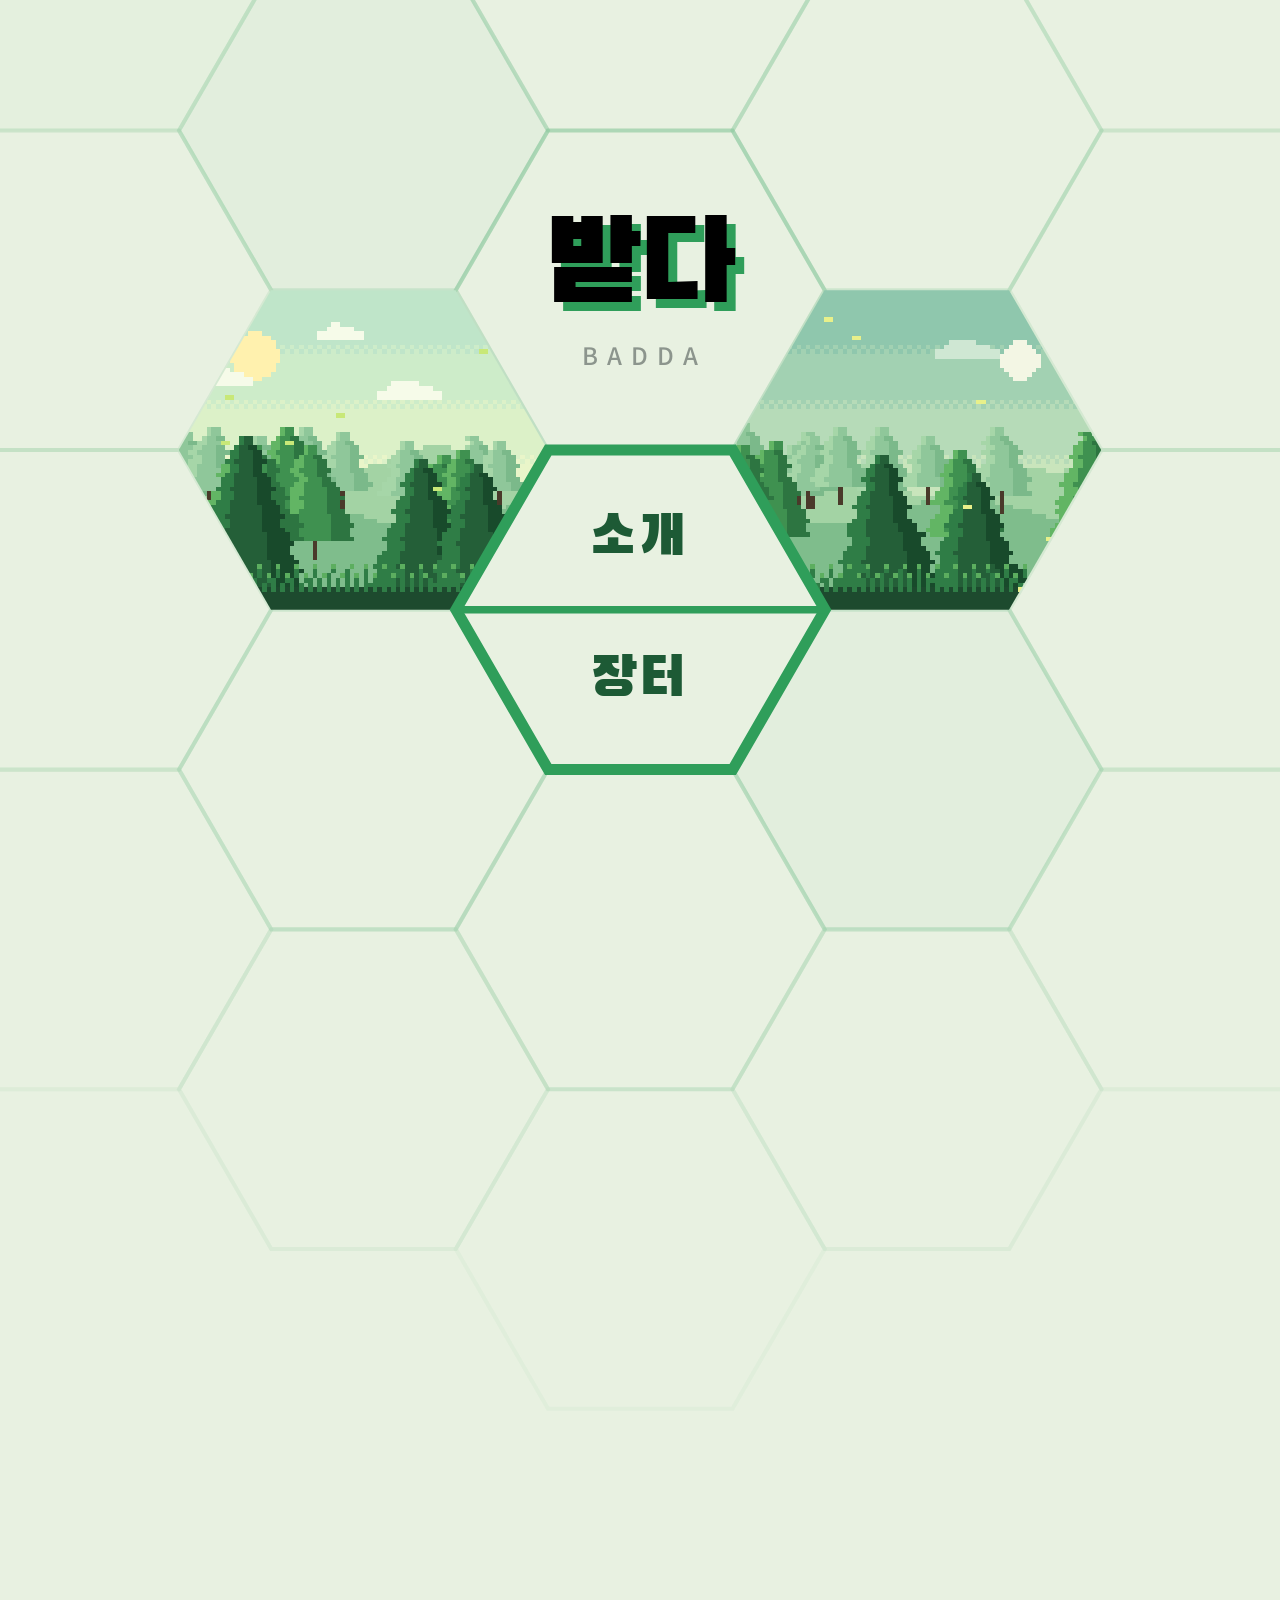
==== index.html @ 9e9bb1bc "Add files via upload" ====
<!DOCTYPE html>
<html lang="ko">
<head>
<meta charset="utf-8">
<meta name="viewport" content="width=device-width, initial-scale=1, viewport-fit=cover">
<title>받다 · BADDA</title>
<link rel="preconnect" href="https://fonts.googleapis.com">
<link rel="preconnect" href="https://fonts.gstatic.com" crossorigin>
<link href="https://fonts.googleapis.com/css2?family=Black+Han+Sans&family=Noto+Sans+KR:wght@500&display=swap" rel="stylesheet">
<style>
:root{
  --bg:#e8f1e1; --green:#2f9e5a; --deep:#1d5a35; --cover:#b9dcbf;
  --R:min(17.5vw,20.5vh);              /* 육각형 한 변의 길이 */
  --H:calc(var(--R) * 1.7320508);    /* 육각형 높이 */
}
*{box-sizing:border-box;margin:0}
html,body{height:100%}
body{
  background:var(--bg);
  font-family:"Noto Sans KR",system-ui,sans-serif;
  min-height:100dvh; display:flex; align-items:center; justify-content:center;
  padding:env(safe-area-inset-top) 0 env(safe-area-inset-bottom);
  overflow:hidden;
}
.stage{position:relative;width:calc(var(--R)*5);height:calc(var(--H)*2)}
.ghost{position:absolute;z-index:0;pointer-events:none;overflow:visible;
  left:calc(var(--R)*-6);top:calc(var(--R)*-5);width:calc(var(--R)*17);height:calc(var(--R)*13)}
.hex{position:absolute;z-index:1;width:calc(var(--R)*2);height:var(--H)}
.hex.l{left:0;top:calc(var(--H)*.5)}
.hex.r{left:calc(var(--R)*3);top:calc(var(--H)*.5)}
.hex.c{left:calc(var(--R)*1.5);top:var(--H)}
.hex canvas{
  display:block;width:100%;height:100%;
  image-rendering:pixelated;image-rendering:crisp-edges;
  clip-path:polygon(25% 0,75% 0,100% 50%,75% 100%,25% 100%,0 50%);
}
.hex.c svg{position:absolute;inset:0;width:100%;height:100%;overflow:visible}
/* 가운데 육각형을 반으로 나눈 두 버튼 */
.half{
  position:absolute;left:0;width:100%;height:50%;
  display:flex;align-items:center;justify-content:center;
  font-family:"Black Han Sans",sans-serif;font-size:calc(var(--R)*.3);
  color:var(--deep);text-decoration:none;letter-spacing:.06em;
  background:rgba(47,158,90,0);transition:background .15s;
  -webkit-tap-highlight-color:transparent;outline:none;cursor:pointer;
}
.half.top{top:0;padding-top:calc(var(--R)*.1);
  clip-path:polygon(25% 0,75% 0,100% 100%,0 100%)}
.half.bottom{top:50%;padding-bottom:calc(var(--R)*.1);
  clip-path:polygon(0 0,100% 0,75% 100%,25% 100%)}
.half:hover,.half:focus-visible{background:rgba(47,158,90,.2)}
.half:active{background:rgba(47,158,90,.34)}

/* 페이지 이동: 벌집이 시간차로 채워지는 막 */
#veil{position:fixed;inset:0;z-index:50;pointer-events:none;transition:opacity .5s}
#veil.out{opacity:0}
#cover{position:absolute;inset:0;width:100%;height:100%}
.cell{
  fill:var(--cover);stroke:var(--cover);stroke-width:2;stroke-linejoin:round;
  opacity:0;transform-box:fill-box;transform-origin:center;
  animation:cellin .24s cubic-bezier(.2,.9,.3,1.25) forwards;
}
@keyframes cellin{from{opacity:0;transform:scale(.5)}to{opacity:1;transform:scale(1)}}
#curtain{position:absolute;inset:0;display:flex;flex-direction:column;align-items:center;justify-content:center;gap:.6em}
#curtain.show{background:var(--cover)}
#curtain .word{opacity:0}
#curtain.show .word{animation:wordin .5s cubic-bezier(.2,.9,.3,1.2) both}
@keyframes wordin{from{opacity:0;transform:translateY(.25em) scale(.92)}to{opacity:1;transform:none}}
#kw{
  font-family:"Black Han Sans",sans-serif;color:#000;line-height:1;
  font-size:clamp(3.6rem,14vmin,9rem);
  text-shadow:.06em .06em 0 var(--green);
}
#ken{
  font-family:"Noto Sans KR",sans-serif;font-weight:500;color:#4c7a5a;
  font-size:clamp(.85rem,2.2vmin,1.15rem);letter-spacing:.4em;padding-left:.4em;
}
@keyframes cellout{from{opacity:1;transform:scale(1)}to{opacity:0;transform:scale(.5)}}
.cell.out{animation-name:cellout;animation-fill-mode:both}

/* 화면 안에서 바뀌는 페이지 (소개 / 장터) */
.view{
  position:fixed;inset:0;z-index:60;overflow:auto;background:var(--cover);
  opacity:0;visibility:hidden;transition:opacity .45s,visibility 0s .45s;
  padding:max(24px,env(safe-area-inset-top)) max(24px,5vw) max(40px,env(safe-area-inset-bottom));
}
.view.on{opacity:1;visibility:visible;transition:opacity .45s}
.view .inner{max-width:880px;margin:0 auto}
.back{
  font-family:"Black Han Sans",sans-serif;font-size:1rem;letter-spacing:.06em;
  color:var(--bg);background:var(--deep);border:0;cursor:pointer;
  padding:.85em 2.1em;
  clip-path:polygon(14px 0,calc(100% - 14px) 0,100% 50%,calc(100% - 14px) 100%,14px 100%,0 50%);
  transition:background .15s;
}
.back:hover,.back:focus-visible{background:#000;outline:none}
.view h2{
  font-family:"Black Han Sans",sans-serif;font-weight:400;color:#000;line-height:1;
  font-size:clamp(3rem,11vmin,6rem);margin:.9em 0 .25em;
  text-shadow:.06em .06em 0 var(--green);
}
.view .en{margin:0 0 1.6em;font-size:.95rem;color:#4c7a5a;letter-spacing:.38em}
.view p.lead{font-size:1.1rem;line-height:1.8;color:#1f3a28;max-width:34em}
.grid{display:grid;grid-template-columns:repeat(auto-fill,minmax(190px,1fr));gap:18px}
.app{
  background:rgba(255,255,255,.45);padding:22px 22px 26px;
  clip-path:polygon(0 0,calc(100% - 22px) 0,100% 22px,100% 100%,0 100%);
}
.app h3{font-family:"Black Han Sans",sans-serif;font-weight:400;font-size:1.35rem;color:var(--deep);margin-bottom:.35em}
.app p{font-size:.95rem;line-height:1.6;color:#2e4a38;margin-bottom:1.1em}
.get{
  display:inline-block;text-decoration:none;font-weight:500;font-size:.9rem;
  color:var(--bg);background:var(--deep);padding:.6em 1.6em;
  clip-path:polygon(10px 0,calc(100% - 10px) 0,100% 50%,calc(100% - 10px) 100%,10px 100%,0 50%);
}
.get:hover,.get:focus-visible{background:#000;outline:none}
.get.off{opacity:.45;pointer-events:none}
.app .top{display:flex;align-items:center;justify-content:space-between;gap:10px;margin-bottom:.6em;min-height:2rem}
.app .icon{display:block;font-size:2rem;line-height:1}
.app .tag{margin-left:auto;font-size:.72rem;font-weight:500;letter-spacing:.06em;color:var(--deep);
  background:rgba(47,158,90,.22);padding:.25em .9em;
  clip-path:polygon(8px 0,calc(100% - 8px) 0,100% 50%,calc(100% - 8px) 100%,8px 100%,0 50%)}
.app p.meta{font-size:.8rem;color:#4c7a5a;margin:-.5em 0 1em}
.app img.icon{width:44px;height:44px;object-fit:contain}
.tagline{font-family:"Black Han Sans",sans-serif;font-size:clamp(1.3rem,4vmin,1.9rem);color:var(--deep);margin-bottom:.8em}
.view p.lead + p.lead{margin-top:1em}
.links{display:flex;flex-wrap:wrap;gap:12px;margin-top:1.8em}
@media (prefers-reduced-motion:reduce){.cell{animation-duration:.01s}.view,.view.on{transition:none}}

.title{
  position:absolute; z-index:2; text-align:center;
  left:calc(var(--R)*2.5); top:calc(var(--H)*.5);
  transform:translate(-50%,-50%);
}
h1{
  font-family:"Black Han Sans",sans-serif; font-weight:400;
  font-size:calc(var(--R)*.62); line-height:1.05; color:#000;
  text-shadow:calc(var(--R)*.05) calc(var(--R)*.05) 0 var(--green);
}
.en{
  margin-top:calc(var(--R)*.04);
  font-family:"Noto Sans KR",sans-serif; font-weight:500;
  font-size:calc(var(--R)*.13); letter-spacing:.38em; padding-left:.38em;
  color:#8c958d;
}
</style>
</head>
<body>
<main class="stage">
  <svg class="ghost" id="ghost" viewBox="-6 -5 17 13" aria-hidden="true"></svg>
  <div class="hex l"><canvas id="cl" width="80" height="70" aria-hidden="true"></canvas></div>
  <div class="hex r"><canvas id="cr" width="80" height="70" aria-hidden="true"></canvas></div>
  <div class="hex c">
    <svg viewBox="0 0 200 173.2" aria-hidden="true">
      <polygon points="50,0 150,0 200,86.6 150,173.2 50,173.2 0,86.6"
               fill="none" stroke="#2f9e5a" stroke-width="6" stroke-linejoin="miter"/>
      <line x1="0" y1="86.6" x2="200" y2="86.6" stroke="#2f9e5a" stroke-width="4"/>
    </svg>
    <a class="half top" href="#about" data-view="about" data-ko="소개" data-en="SOGAE">소개</a>
    <a class="half bottom" href="#apps" data-view="apps" data-ko="장터" data-en="JANGTEO">장터</a>
  </div>
  <div class="title">
    <h1>받다</h1>
    <p class="en">BADDA</p>
  </div>
</main>

<section class="view" id="view-about" aria-label="소개" aria-hidden="true">
  <div class="inner">
    <button class="back" type="button">‹ 돌아가기</button>
    <h2>소개</h2>
    <p class="en">SOGAE</p>
    <div id="about-body"><p class="lead">불러오는 중…</p></div>
  </div>
</section>

<section class="view" id="view-apps" aria-label="장터" aria-hidden="true">
  <div class="inner">
    <button class="back" type="button">‹ 돌아가기</button>
    <h2>장터</h2>
    <p class="en">JANGTEO</p>
    <div id="apps-body"><p class="lead">불러오는 중…</p></div>
  </div>
</section>

<div id="veil" aria-hidden="true">
  <svg id="cover"></svg>
  <div id="curtain"><div class="word"><div id="kw"></div></div><div class="word"><div id="ken"></div></div></div>
</div>

<script>
// ───────── 도트 숲: 바람에 흔들리는 픽셀 아트 ─────────
(function () {
  var W = 80, H = 70;
  var PAL = {
    trunk:'#4a3a2a',
    far:  ['#8fc79a','#7bb98a','#a6d6a8'],   // mid, dark, light
    mid:  ['#3f9150','#2d7541','#62b564'],
    near: ['#245f38','#184a2b','#2f7d46'],
    hill1:'#a3d3a4', hill2:'#7fbd8c', grass:['#1d4a2e','#2f7d46','#5cae5f']
  };

  function rng(seed){return function(){seed=(seed*1664525+1013904223)%4294967296;return seed/4294967296;};}

  function makeScene(cfg){
    var r = rng(cfg.seed), s = {cfg:cfg, trees:[], leaves:[], clouds:[]};
    function add(n, layer, hMin, hMax, baseY){
      for (var i=0;i<n;i++){
        s.trees.push({layer:layer, x:Math.floor(-4 + r()*(W+8)), base:baseY + Math.floor(r()*3),
          ht:Math.floor(hMin + r()*(hMax-hMin)), ph:r()*6.28});
      }
    }
    add(11,'far', 11,15, 47);
    add(6, 'mid', 19,24, 57);
    add(3, 'near',30,37, 72);
    s.trees.sort(function(a,b){return ['far','mid','near'].indexOf(a.layer)-['far','mid','near'].indexOf(b.layer);});
    for (var i=0;i<9;i++) s.leaves.push({x:r()*W,y:r()*H,v:3+r()*4,f:1+r()*2,fall:2+r()*3,ph:r()*6.28});
    for (var j=0;j<3;j++) s.clouds.push({x:r()*(W+30),y:6+r()*16,v:.8+r()*.8,w:10+Math.floor(r()*8)});
    return s;
  }

  function wind(t,x){ return Math.sin(t*1.3 + x*.06)*.6 + Math.sin(t*.5 + x*.02)*.4; }

  function tree(ctx, x, base, ht, cols, amp, ph, t){
    var top = base - ht - 4;
    for (var j=0;j<ht;j++){
      var k=j%6, tier=Math.floor(j/6);
      var hw = 1 + tier*2 + Math.floor(k*.7);
      var off = Math.round(wind(t+ph, x)*amp*(1-j/ht));
      var y = top + j, left = x + off - hw;
      ctx.fillStyle=cols[0]; ctx.fillRect(left, y, hw*2+1, 1);
      ctx.fillStyle=cols[2]; ctx.fillRect(left, y, Math.max(1,Math.ceil(hw/2)), 1);
      ctx.fillStyle=cols[1]; ctx.fillRect(x+off+Math.ceil(hw/2)+ (hw>1?0:1), y, Math.floor(hw/2)+ (hw>1?1:0), 1);
    }
    ctx.fillStyle=PAL.trunk; ctx.fillRect(x, top+ht, 1, 4);
  }

  function draw(ctx, s, t){
    var c = s.cfg, i, x, y;
    // 하늘 (띠 + 디더링)
    var bands = c.sky.length, bh = Math.ceil(H/bands);
    for (y=0;y<H;y++){
      var b = Math.min(bands-1, Math.floor(y/bh));
      ctx.fillStyle=c.sky[b]; ctx.fillRect(0,y,W,1);
      if (b>0 && y%bh<2){
        ctx.fillStyle=c.sky[b-1];
        for (x=(y+1)%2;x<W;x+=2) ctx.fillRect(x,y,1,1);
      }
    }
    // 해 / 달
    ctx.fillStyle=c.sun.c;
    for (var dy=-c.sun.r;dy<=c.sun.r;dy++) for (var dx=-c.sun.r;dx<=c.sun.r;dx++)
      if (dx*dx+dy*dy<=c.sun.r*c.sun.r+1) ctx.fillRect(c.sun.x+dx,c.sun.y+dy,1,1);
    // 구름
    ctx.fillStyle=c.cloud;
    s.clouds.forEach(function(cl){
      var cx = Math.floor((cl.x + t*cl.v) % (W+30)) - 15, w = cl.w, cy = Math.floor(cl.y);
      ctx.fillRect(cx+2,cy,w-4,1); ctx.fillRect(cx,cy+1,w,2); ctx.fillRect(cx+3,cy-1,w-8,1);
    });
    // 먼 언덕
    for (x=0;x<W;x++){
      var h1 = Math.floor(40 + Math.sin(x*.08+c.seed)*4 + Math.sin(x*.19)*2);
      ctx.fillStyle=PAL.hill1; ctx.fillRect(x,h1,1,H-h1);
      var h2 = Math.floor(49 + Math.sin(x*.1+2+c.seed)*3);
      ctx.fillStyle=PAL.hill2; ctx.fillRect(x,h2,1,H-h2);
    }
    // 나무 (먼 것 → 가까운 것)
    s.trees.forEach(function(tr){
      var amp = tr.layer==='far'?1:tr.layer==='mid'?2:3;
      tree(ctx, tr.x, tr.base, tr.ht, PAL[tr.layer], amp, tr.ph, t);
    });
    // 풀밭
    ctx.fillStyle=PAL.grass[0]; ctx.fillRect(0,H-5,W,5);
    for (x=0;x<W;x+=2){
      var bhh = 3 + ((x*7+c.seed)%4);
      for (i=0;i<bhh;i++){
        var lean = Math.round(wind(t,x)*(i/bhh)*1.8);
        ctx.fillStyle = i>=bhh-1 ? PAL.grass[2] : PAL.grass[1];
        ctx.fillRect(x+lean, H-5-i, 1, 1);
      }
    }
    // 바람에 날리는 잎
    ctx.fillStyle=c.leaf;
    s.leaves.forEach(function(p){
      var lx = (p.x + t*p.v) % (W+6) - 3;
      var ly = (p.y + t*p.fall) % H + Math.sin(t*p.f+p.ph)*3;
      ctx.fillRect(Math.floor(lx), Math.floor(ly), 2, 1);
    });
  }

  var scenes = [
    { id:'cl', seed:7,  sun:{x:16,y:14,r:5,c:'#fff1ae'}, cloud:'#f6fbe9', leaf:'#c8e878',
      sky:['#bfe5c9','#cdecc9','#dcf1c8','#e9f5c9','#f3f8cc','#f8fad0'] },
    { id:'cr', seed:23, sun:{x:62,y:15,r:4,c:'#f3f6e4'}, cloud:'#cfe7d3', leaf:'#e8f08a',
      sky:['#8fc7ad','#a2d1b2','#b6dbb8','#c9e5bc','#dbedc0','#e8f3c5'] }
  ].map(function(cfg){
    var cv = document.getElementById(cfg.id), ctx = cv.getContext('2d');
    return {ctx:ctx, scene:makeScene(cfg)};
  });

  var reduce = matchMedia('(prefers-reduced-motion: reduce)').matches;
  function frame(ms){ var t = ms/1000; scenes.forEach(function(o){ draw(o.ctx,o.scene,t); }); }
  frame(0);
  if (!reduce){
    var last = 0;
    (function loop(ms){
      if (ms - last > 90){ last = ms; frame(ms); }   // 약 11fps: 도트다운 끊기는 움직임
      requestAnimationFrame(loop);
    })(0);
  }
})();
</script>
<script>
// ───────── 바깥으로 이어지는 벌집 (가장자리로 갈수록 옅어짐) ─────────
(function () {
  var g = document.getElementById('ghost'), S = Math.sqrt(3)/2, out = '';
  for (var i=-4;i<=6;i++) for (var j=-5;j<=8;j++){
    var cx = 1 + 1.5*i, cy = 2*S*(j + (i%2?0.5:0)) ;
    // 중심(스테이지 가운데)에서 멀수록 투명
    var d = Math.hypot(cx-2.5, cy-2*S), a = Math.max(0, .26 - d*.05);
    // 실제 육각형 3칸은 제외 (왼쪽·오른쪽·가운데 아래)
    var real = (Math.abs(cx-1)<.01&&Math.abs(cy-2*S)<.01)||(Math.abs(cx-4)<.01&&Math.abs(cy-2*S)<.01)||(Math.abs(cx-2.5)<.01&&Math.abs(cy-3*S)<.01);
    if (a<=0.01 || real) continue;
    var pts=[[cx-1,cy],[cx-.5,cy-S],[cx+.5,cy-S],[cx+1,cy],[cx+.5,cy+S],[cx-.5,cy+S]].map(function(p){return p[0].toFixed(3)+','+p[1].toFixed(3);}).join(' ');
    var fill = ((i*7+j*13)%5+5)%5===0 ? 'rgba(47,158,90,'+(a*.22).toFixed(3)+')' : 'none';
    out += '<polygon points="'+pts+'" fill="'+fill+'" stroke="rgba(47,158,90,'+a.toFixed(3)+')" stroke-width=".022"/>';
  }
  g.innerHTML = out;
})();
</script>
<script>
// ───────── 화면 전환: 벌집이 따다닥 채워지며 덮이고, 그 안에서 소개/장터 화면이 나타남 ─────────
(function () {
  var reduce = matchMedia('(prefers-reduced-motion: reduce)').matches;
  var veil = document.getElementById('veil'), cover = document.getElementById('cover'),
      curtain = document.getElementById('curtain'),
      kw = document.getElementById('kw'), ken = document.getElementById('ken');
  var busy = false, cur = null, curView = null;

  // ── JSON 에서 내용 읽어오기 (about.json / apps.json) ──
  var FILES = {about:'about.json', apps:'apps.json'}, cache = {};
  function el(tag, cls, text){ var e = document.createElement(tag); if (cls) e.className = cls; if (text != null) e.textContent = text; return e; }
  function safeUrl(u){                      // 상대경로, http(s)만 허용 (javascript: 등 차단)
    u = String(u || '').trim();
    if (!u || u === '#') return null;
    if (/^[a-z][a-z0-9+.\-]*:/i.test(u) && !/^https?:/i.test(u)) return null;
    return u;
  }
  function linkBtn(label, url, newTab, isDownload){
    var u = safeUrl(url), a = el(u ? 'a' : 'span', 'get' + (u ? '' : ' off'), u ? label : '준비 중');
    if (u){
      a.href = u;
      if (isDownload) a.setAttribute('download', '');             // 같은 사이트의 파일은 바로 내려받기
      else if (newTab || /^https?:/i.test(u)){ a.target = '_blank'; a.rel = 'noopener'; }
    }
    return a;
  }
  // 앱 종류별 기본 표시/동작: pwa = 앱 페이지로 이동해 설치, download = 파일 내려받기, link = 외부 주소 열기
  var TYPES = {
    pwa:      {tag:'PWA',      btn:'설치하기'},
    download: {tag:'다운로드', btn:'다운로드'},
    link:     {tag:'바로가기', btn:'열기'}
  };
  function render(name, d){
    var box = document.getElementById(name === 'about' ? 'about-body' : 'apps-body');
    box.textContent = '';
    if (name === 'about'){
      if (d.tagline) box.appendChild(el('p', 'tagline', d.tagline));
      (d.paragraphs || []).forEach(function(t){ box.appendChild(el('p', 'lead', t)); });
      if ((d.links || []).length){
        var wrap = el('div', 'links');
        d.links.forEach(function(l){ wrap.appendChild(linkBtn(l.label || '링크', l.url, true)); });
        box.appendChild(wrap);
      }
    } else {
      var apps = d.apps || [];
      if (!apps.length){ box.appendChild(el('p', 'lead', '아직 등록된 앱이 없어요.')); return; }
      var grid = el('div', 'grid');
      apps.forEach(function(ap){
        var card = el('article', 'app'), type = TYPES[ap.type] ? ap.type : 'pwa', ty = TYPES[type];
        var top = el('div', 'top');
        if (ap.icon){
          if (/\.(png|jpe?g|svg|webp|gif)$/i.test(ap.icon)){ var im = el('img', 'icon'); im.src = ap.icon; im.alt = ''; top.appendChild(im); }
          else top.appendChild(el('span', 'icon', ap.icon));
        }
        top.appendChild(el('span', 'tag', ap.tag || ty.tag));
        card.appendChild(top);
        card.appendChild(el('h3', null, ap.name || '이름 없음'));
        card.appendChild(el('p', null, ap.description || ''));
        var meta = [ap.version, ap.size].filter(Boolean).join(' · ');
        if (meta) card.appendChild(el('p', 'meta', meta));
        card.appendChild(linkBtn(ap.button || ty.btn, ap.url, type === 'link' || ap.newTab, type === 'download'));
        grid.appendChild(card);
      });
      box.appendChild(grid);
    }
  }
  function load(name){
    if (cache[name]) return cache[name];
    return cache[name] = fetch(FILES[name], {cache:'no-cache'})
      .then(function(r){ if (!r.ok) throw new Error(r.status); return r.json(); })
      .then(function(d){ render(name, d); })
      .catch(function(){
        delete cache[name];                 // 다음에 다시 시도
        var box = document.getElementById(name === 'about' ? 'about-body' : 'apps-body');
        box.textContent = '';
        box.appendChild(el('p', 'lead', location.protocol === 'file:'
          ? '내용 파일(' + FILES[name] + ')을 읽지 못했어요. 컴퓨터에서 파일을 직접 열면 막혀요. github.io 에 올리거나 간단한 서버로 열어주세요.'
          : '내용 파일(' + FILES[name] + ')을 불러오지 못했어요. 파일 이름과 위치를 확인해주세요.'));
      });
  }

  function build(sx, sy){
    var st = document.querySelector('.stage').getBoundingClientRect();
    var R = st.width/5, S = Math.sqrt(3)/2, w = innerWidth, h = innerHeight, cells = [];
    cover.setAttribute('viewBox', '0 0 ' + w + ' ' + h);
    var iMin = Math.floor((-2*R - st.left)/(1.5*R)), iMax = Math.ceil((w + 2*R - st.left)/(1.5*R));
    var jMin = Math.floor((-2*R - st.top)/(2*S*R)) - 1, jMax = Math.ceil((h + 2*R - st.top)/(2*S*R)) + 1;
    for (var i=iMin;i<=iMax;i++) for (var j=jMin;j<=jMax;j++){
      var cx = st.left + R*(1 + 1.5*i), cy = st.top + 2*S*R*(j + ((i&1) ? .5 : 0));
      if (cx < -R || cx > w + R || cy < -S*R || cy > h + S*R) continue;
      cells.push({cx:cx, cy:cy, d:Math.hypot(cx-sx, cy-sy)});
    }
    var max = Math.max.apply(null, cells.map(function(c){return c.d;})) || 1, end = 0, html = '';
    cells.forEach(function(c){
      var n = c.d/max, delay = reduce ? 0 : Math.round(n*720 + Math.random()*90);
      end = Math.max(end, delay);
      var x=c.cx, y=c.cy, a=R/2, b=S*R;
      var pts = [[x-R,y],[x-a,y-b],[x+a,y-b],[x+R,y],[x+a,y+b],[x-a,y+b]]
        .map(function(p){return p[0].toFixed(1)+','+p[1].toFixed(1);}).join(' ');
      html += '<polygon class="cell" data-n="'+n.toFixed(3)+'" style="animation-delay:'+delay+'ms" points="'+pts+'"/>';
    });
    cover.innerHTML = html;
    return end;
  }

  function openView(name){
    curView = document.getElementById('view-' + name);
    curView.classList.add('on'); curView.setAttribute('aria-hidden','false');
    var back = curView.querySelector('.back');
    setTimeout(function(){ back.focus({preventScroll:true}); }, 460);
  }

  function go(a){
    if (busy) return; busy = true; cur = a;
    load(a.getAttribute('data-view'));            // 연출이 진행되는 동안 미리 읽어둠
    var r = a.getBoundingClientRect();
    var end = build(r.left + r.width/2, r.top + r.height/2);
    setTimeout(function(){
      kw.textContent = a.getAttribute('data-ko'); ken.textContent = a.getAttribute('data-en');
      curtain.classList.add('show');                       // 초록 화면 위에 글자만
      setTimeout(function(){ openView(a.getAttribute('data-view')); }, 850);
    }, end + 280);
  }

  // 돌아가기: 채워지던 순서의 반대로 벌집이 걷히며 첫 화면이 드러남
  function close(){
    if (!curView) return;
    curView.classList.remove('on'); curView.setAttribute('aria-hidden','true'); curView = null;
    curtain.classList.remove('show');
    var end = 0;
    Array.prototype.forEach.call(cover.querySelectorAll('.cell'), function(c){
      var d = reduce ? 0 : Math.round((1 - parseFloat(c.getAttribute('data-n')))*700 + Math.random()*90);
      end = Math.max(end, d); c.style.animationDelay = d + 'ms'; c.classList.add('out');
    });
    setTimeout(function(){ cover.innerHTML=''; busy=false; if (cur) cur.focus({preventScroll:true}); }, end + 320);
  }

  Array.prototype.forEach.call(document.querySelectorAll('.half'), function(a){
    a.addEventListener('click', function(e){ e.preventDefault(); go(a); });   // 주소는 바뀌지 않음
  });
  Array.prototype.forEach.call(document.querySelectorAll('.back'), function(b){ b.addEventListener('click', close); });
  addEventListener('keydown', function(e){ if (e.key === 'Escape') close(); });
})();
</script>
</body>
</html>
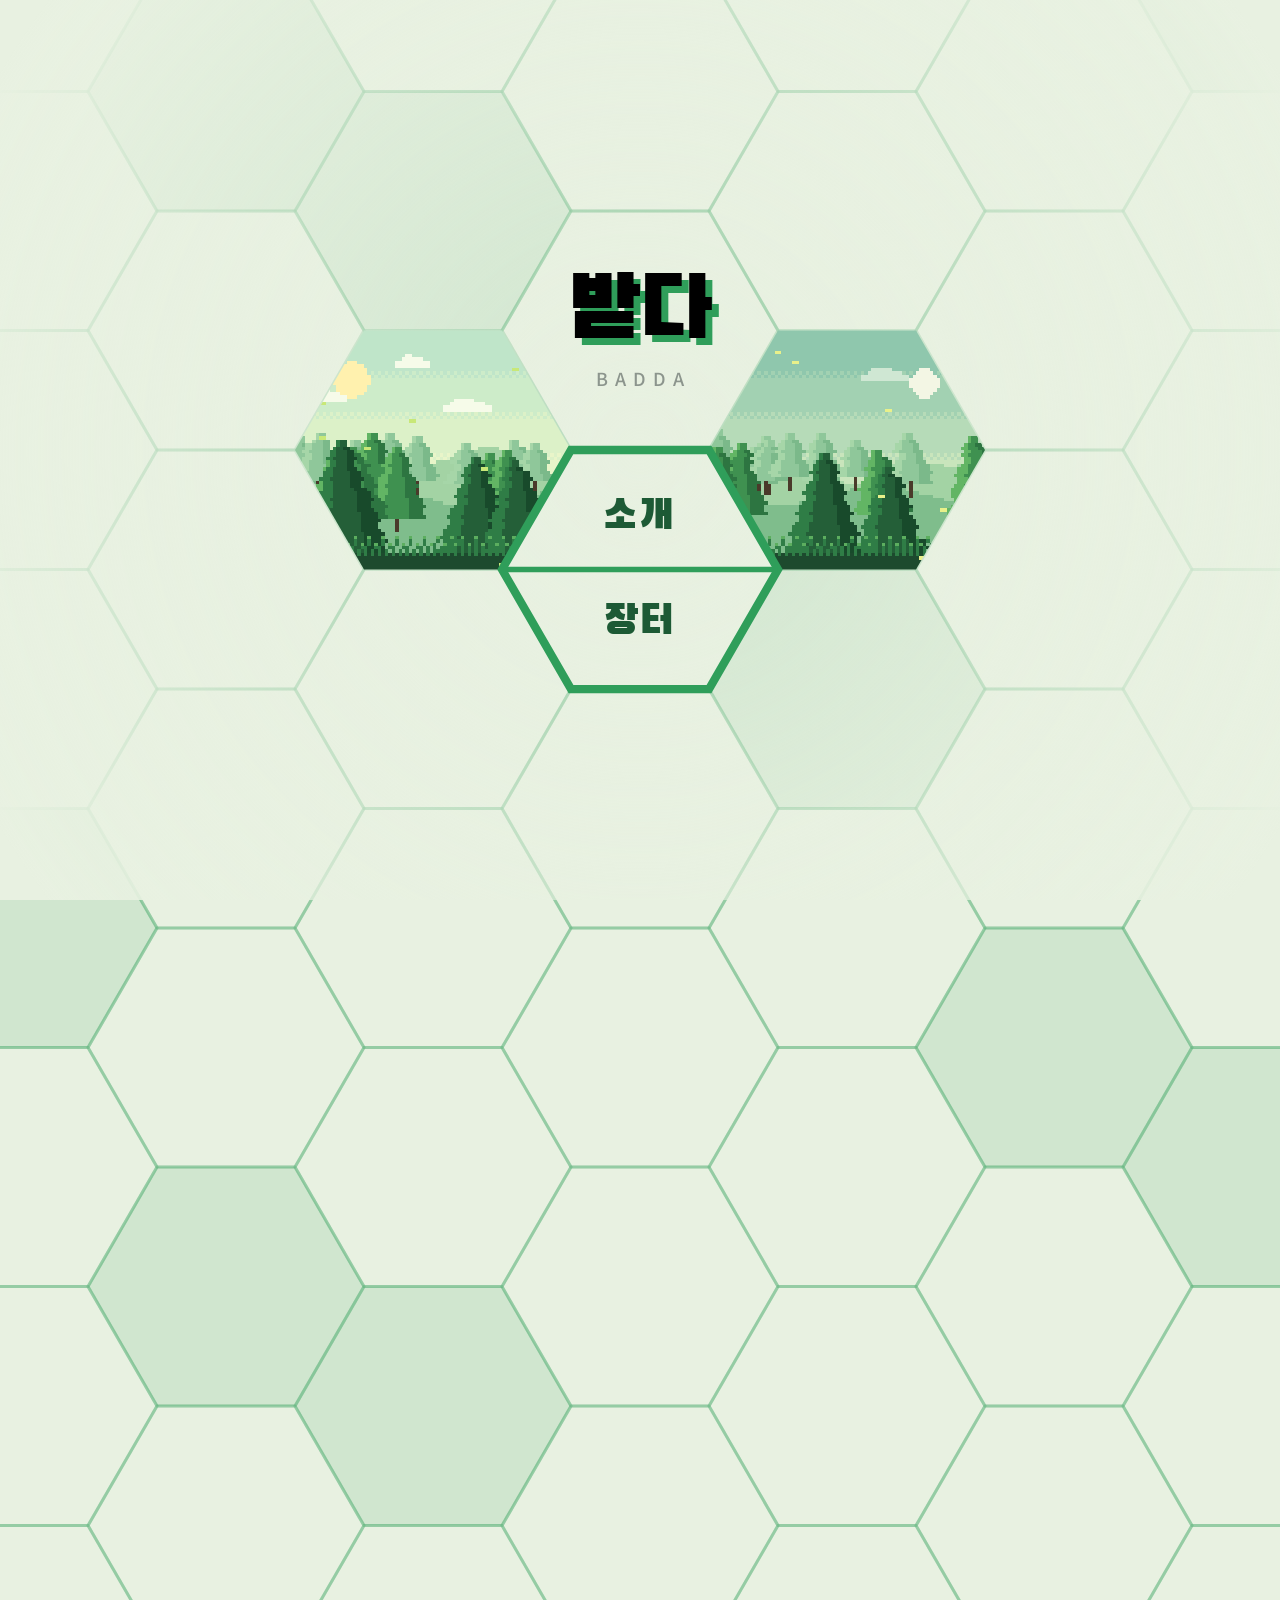
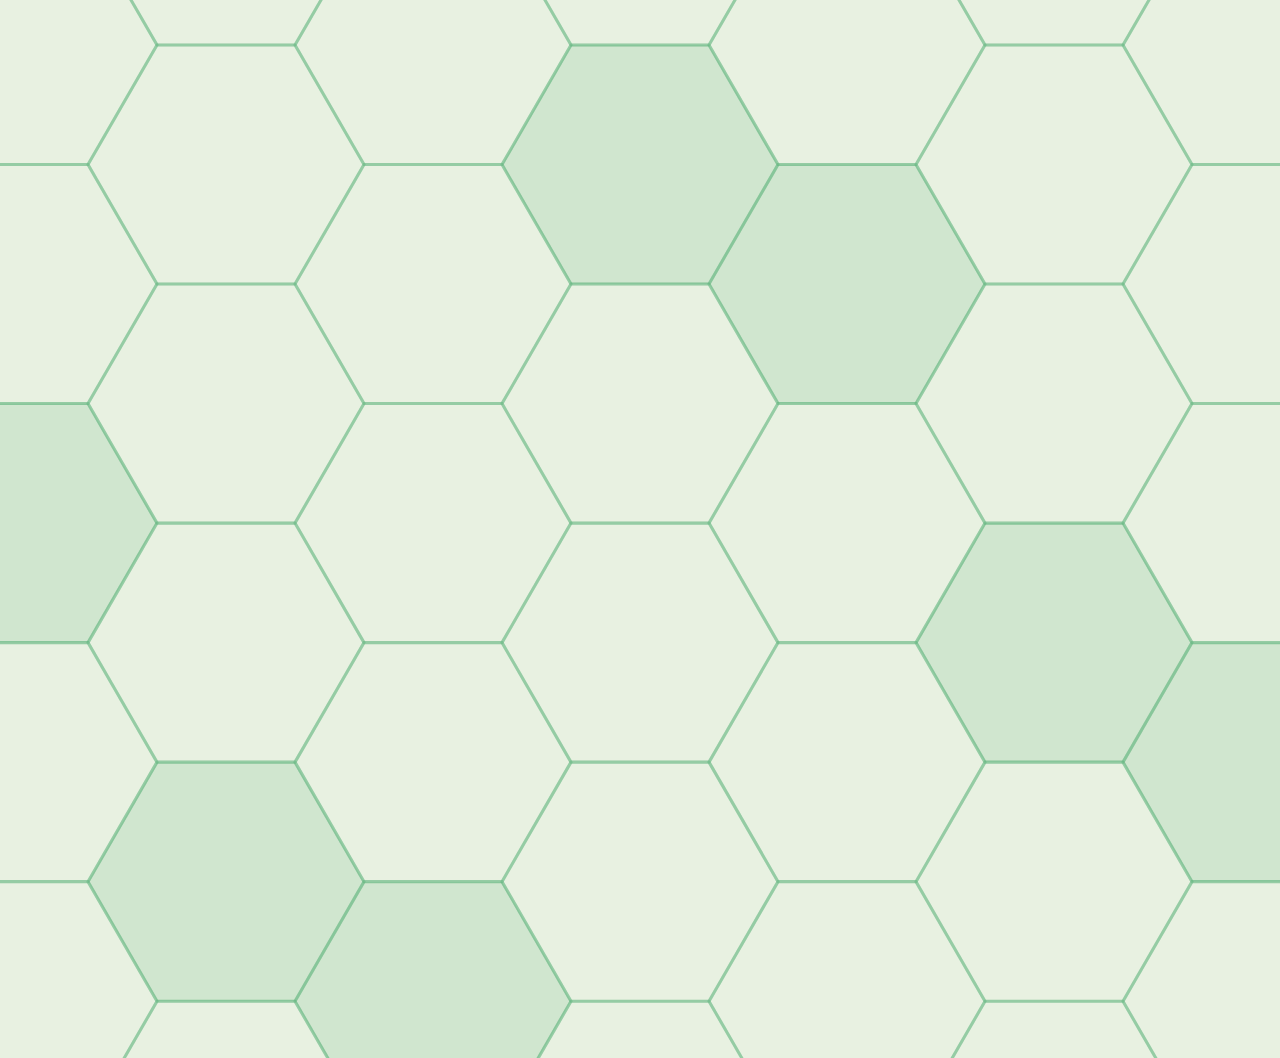
==== commit 00c240b2: "Add files via upload" ====
--- a/index.html
+++ b/index.html
@@ -10,7 +10,7 @@
 <style>
 :root{
   --bg:#e8f1e1; --green:#2f9e5a; --deep:#1d5a35; --cover:#b9dcbf;
-  --R:min(17.5vw,20.5vh);              /* 육각형 한 변의 길이 */
+  --R:min(17.5vw,20.5vh,138px);   /* 육각형 한 변 길이: 화면 비율에 맞춰 커지되 138px 까지만 */
   --H:calc(var(--R) * 1.7320508);    /* 육각형 높이 */
 }
 *{box-sizing:border-box;margin:0}
@@ -24,7 +24,10 @@
 }
 .stage{position:relative;width:calc(var(--R)*5);height:calc(var(--H)*2)}
 .ghost{position:absolute;z-index:0;pointer-events:none;overflow:visible;
-  left:calc(var(--R)*-6);top:calc(var(--R)*-5);width:calc(var(--R)*17);height:calc(var(--R)*13)}
+  left:calc(var(--R)*-21.5);top:calc(var(--R)*-14.268);
+  width:calc(var(--R)*48);height:calc(var(--R)*32)}
+.fade{position:fixed;inset:0;z-index:0;pointer-events:none;
+  background:radial-gradient(circle farthest-corner at 50% 50%,transparent 0,var(--bg) 95%)}
 .hex{position:absolute;z-index:1;width:calc(var(--R)*2);height:var(--H)}
 .hex.l{left:0;top:calc(var(--H)*.5)}
 .hex.r{left:calc(var(--R)*3);top:calc(var(--H)*.5)}
@@ -164,6 +167,7 @@
     <p class="en">BADDA</p>
   </div>
 </main>
+<div class="fade" aria-hidden="true"></div>
 
 <section class="view" id="view-about" aria-label="소개" aria-hidden="true">
   <div class="inner">
@@ -311,20 +315,20 @@
 })();
 </script>
 <script>
-// ───────── 바깥으로 이어지는 벌집 (가장자리로 갈수록 옅어짐) ─────────
+// ───────── 바깥으로 이어지는 벌집: 한 번만 그리고, 크기 변화는 CSS 가 즉시 반영 ─────────
 (function () {
-  var g = document.getElementById('ghost'), S = Math.sqrt(3)/2, out = '';
-  for (var i=-4;i<=6;i++) for (var j=-5;j<=8;j++){
-    var cx = 1 + 1.5*i, cy = 2*S*(j + (i%2?0.5:0)) ;
-    // 중심(스테이지 가운데)에서 멀수록 투명
-    var d = Math.hypot(cx-2.5, cy-2*S), a = Math.max(0, .26 - d*.05);
-    // 실제 육각형 3칸은 제외 (왼쪽·오른쪽·가운데 아래)
-    var real = (Math.abs(cx-1)<.01&&Math.abs(cy-2*S)<.01)||(Math.abs(cx-4)<.01&&Math.abs(cy-2*S)<.01)||(Math.abs(cx-2.5)<.01&&Math.abs(cy-3*S)<.01);
-    if (a<=0.01 || real) continue;
-    var pts=[[cx-1,cy],[cx-.5,cy-S],[cx+.5,cy-S],[cx+1,cy],[cx+.5,cy+S],[cx-.5,cy+S]].map(function(p){return p[0].toFixed(3)+','+p[1].toFixed(3);}).join(' ');
-    var fill = ((i*7+j*13)%5+5)%5===0 ? 'rgba(47,158,90,'+(a*.22).toFixed(3)+')' : 'none';
-    out += '<polygon points="'+pts+'" fill="'+fill+'" stroke="rgba(47,158,90,'+a.toFixed(3)+')" stroke-width=".022"/>';
-  }
+  var S = Math.sqrt(3)/2, out = '';
+  document.getElementById('ghost').setAttribute('viewBox', '-21.5 ' + (2*S - 16).toFixed(3) + ' 48 32');
+  for (var i=-16;i<=18;i++) for (var j=-10;j<=12;j++){
+    if (i>=0 && i<=2 && j===1) continue;                           // 실제 육각형 3칸은 제외
+    var cx = 1 + 1.5*i, cy = 2*S*(j + ((i&1) ? .5 : 0));
+    var pts = [[cx-1,cy],[cx-.5,cy-S],[cx+.5,cy-S],[cx+1,cy],[cx+.5,cy+S],[cx-.5,cy+S]]
+      .map(function(p){return p[0].toFixed(3)+','+p[1].toFixed(3);}).join(' ');
+    var fill = ((i*7+j*13)%5+5)%5===0 ? 'rgba(47,158,90,.13)' : 'none';
+    out += '<polygon points="'+pts+'" fill="'+fill+'"/>';
+  }
+  var g = document.getElementById('ghost');
+  g.setAttribute('fill', 'none'); g.setAttribute('stroke', 'rgba(47,158,90,.26)'); g.setAttribute('stroke-width', '.022');
   g.innerHTML = out;
 })();
 </script>
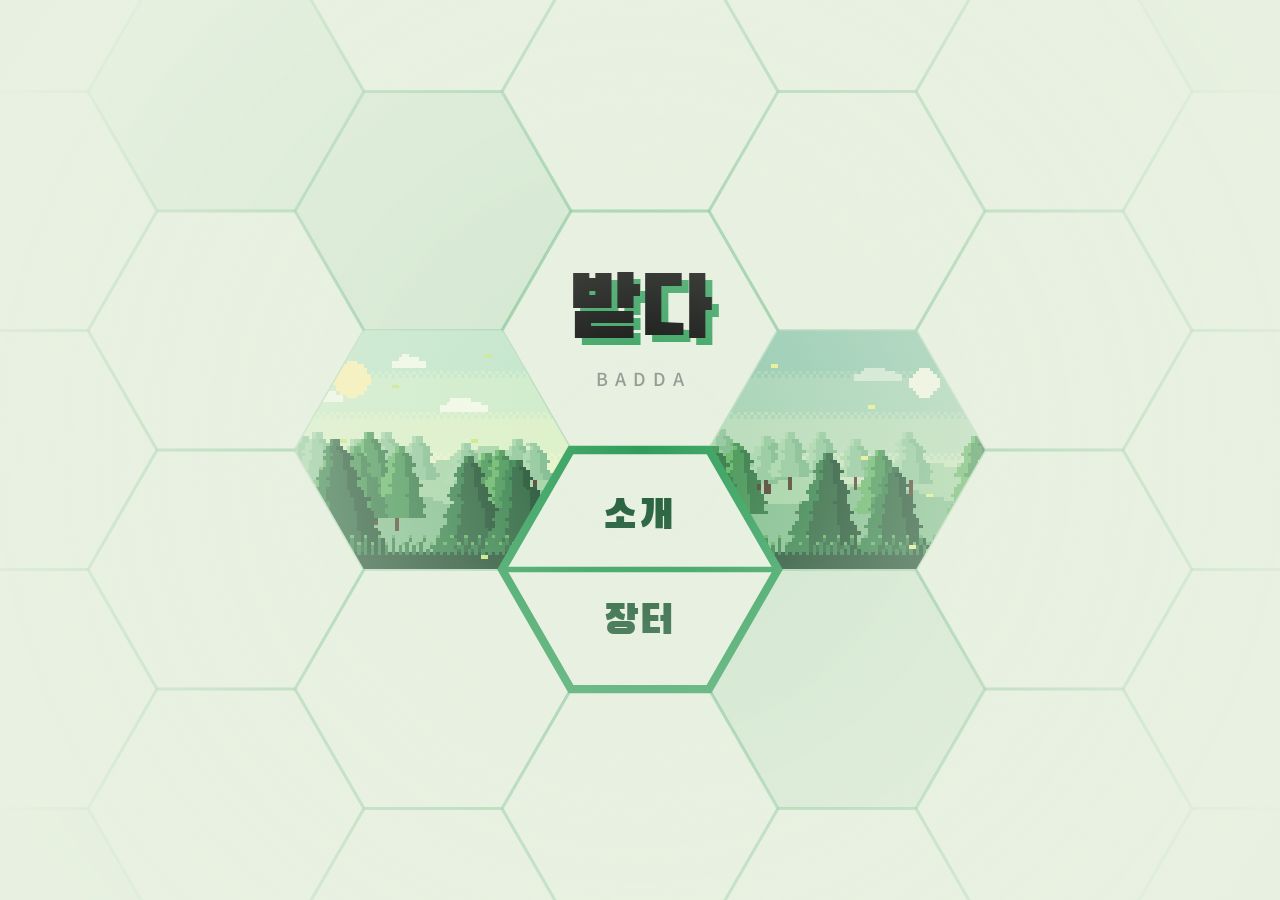
==== commit 0f419e7d: "Add files via upload" ====
--- a/index.html
+++ b/index.html
@@ -14,15 +14,14 @@
   --H:calc(var(--R) * 1.7320508);    /* 육각형 높이 */
 }
 *{box-sizing:border-box;margin:0}
-html,body{height:100%}
+html,body{height:100%;overflow:hidden;overscroll-behavior:none}
 body{
   background:var(--bg);
   font-family:"Noto Sans KR",system-ui,sans-serif;
-  min-height:100dvh; display:flex; align-items:center; justify-content:center;
-  padding:env(safe-area-inset-top) 0 env(safe-area-inset-bottom);
+  position:fixed;inset:0;width:100%;   /* 안드로이드에서 가로·세로 스크롤이 생기지 않도록 화면에 고정 */
   overflow:hidden;
 }
-.stage{position:relative;width:calc(var(--R)*5);height:calc(var(--H)*2)}
+.stage{position:fixed;left:calc(50% - var(--R)*2.5);top:calc(50% - var(--H));width:calc(var(--R)*5);height:calc(var(--H)*2)}
 .ghost{position:absolute;z-index:0;pointer-events:none;overflow:visible;
   left:calc(var(--R)*-21.5);top:calc(var(--R)*-14.268);
   width:calc(var(--R)*48);height:calc(var(--R)*32)}
